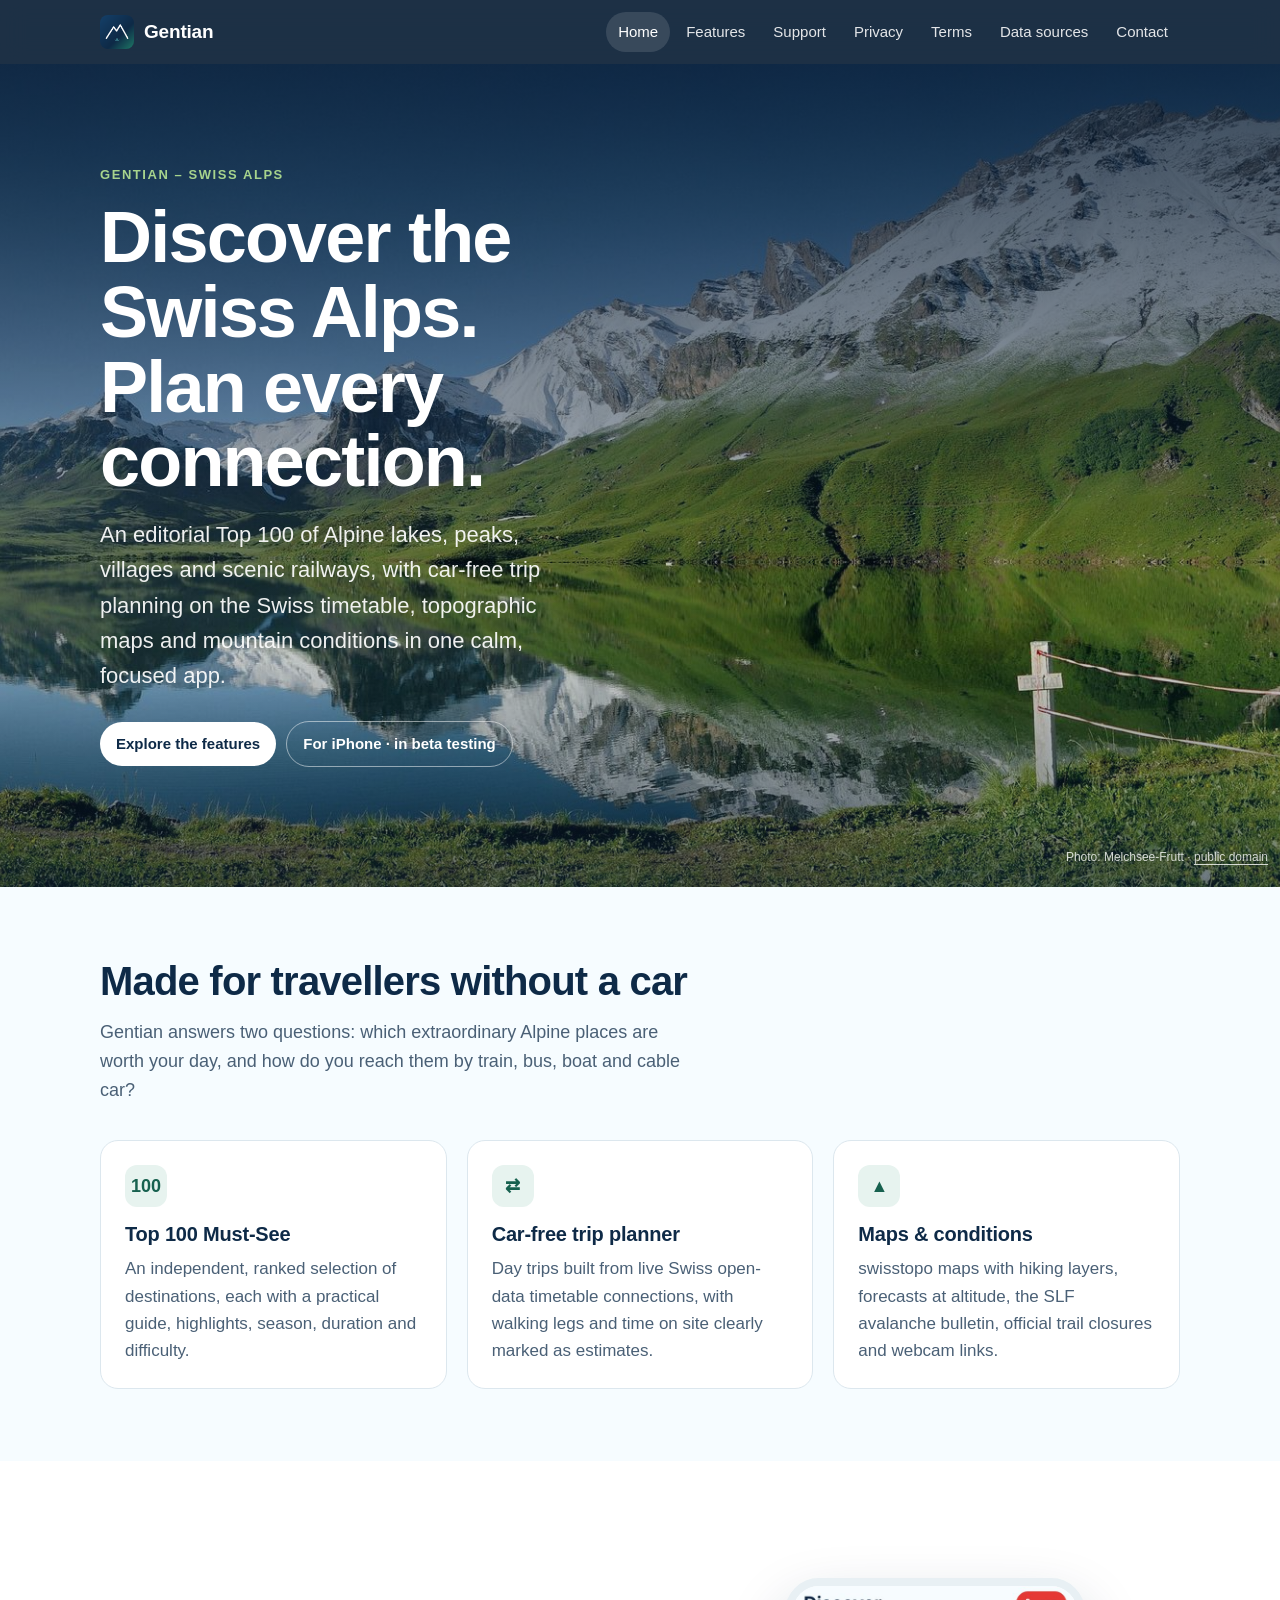
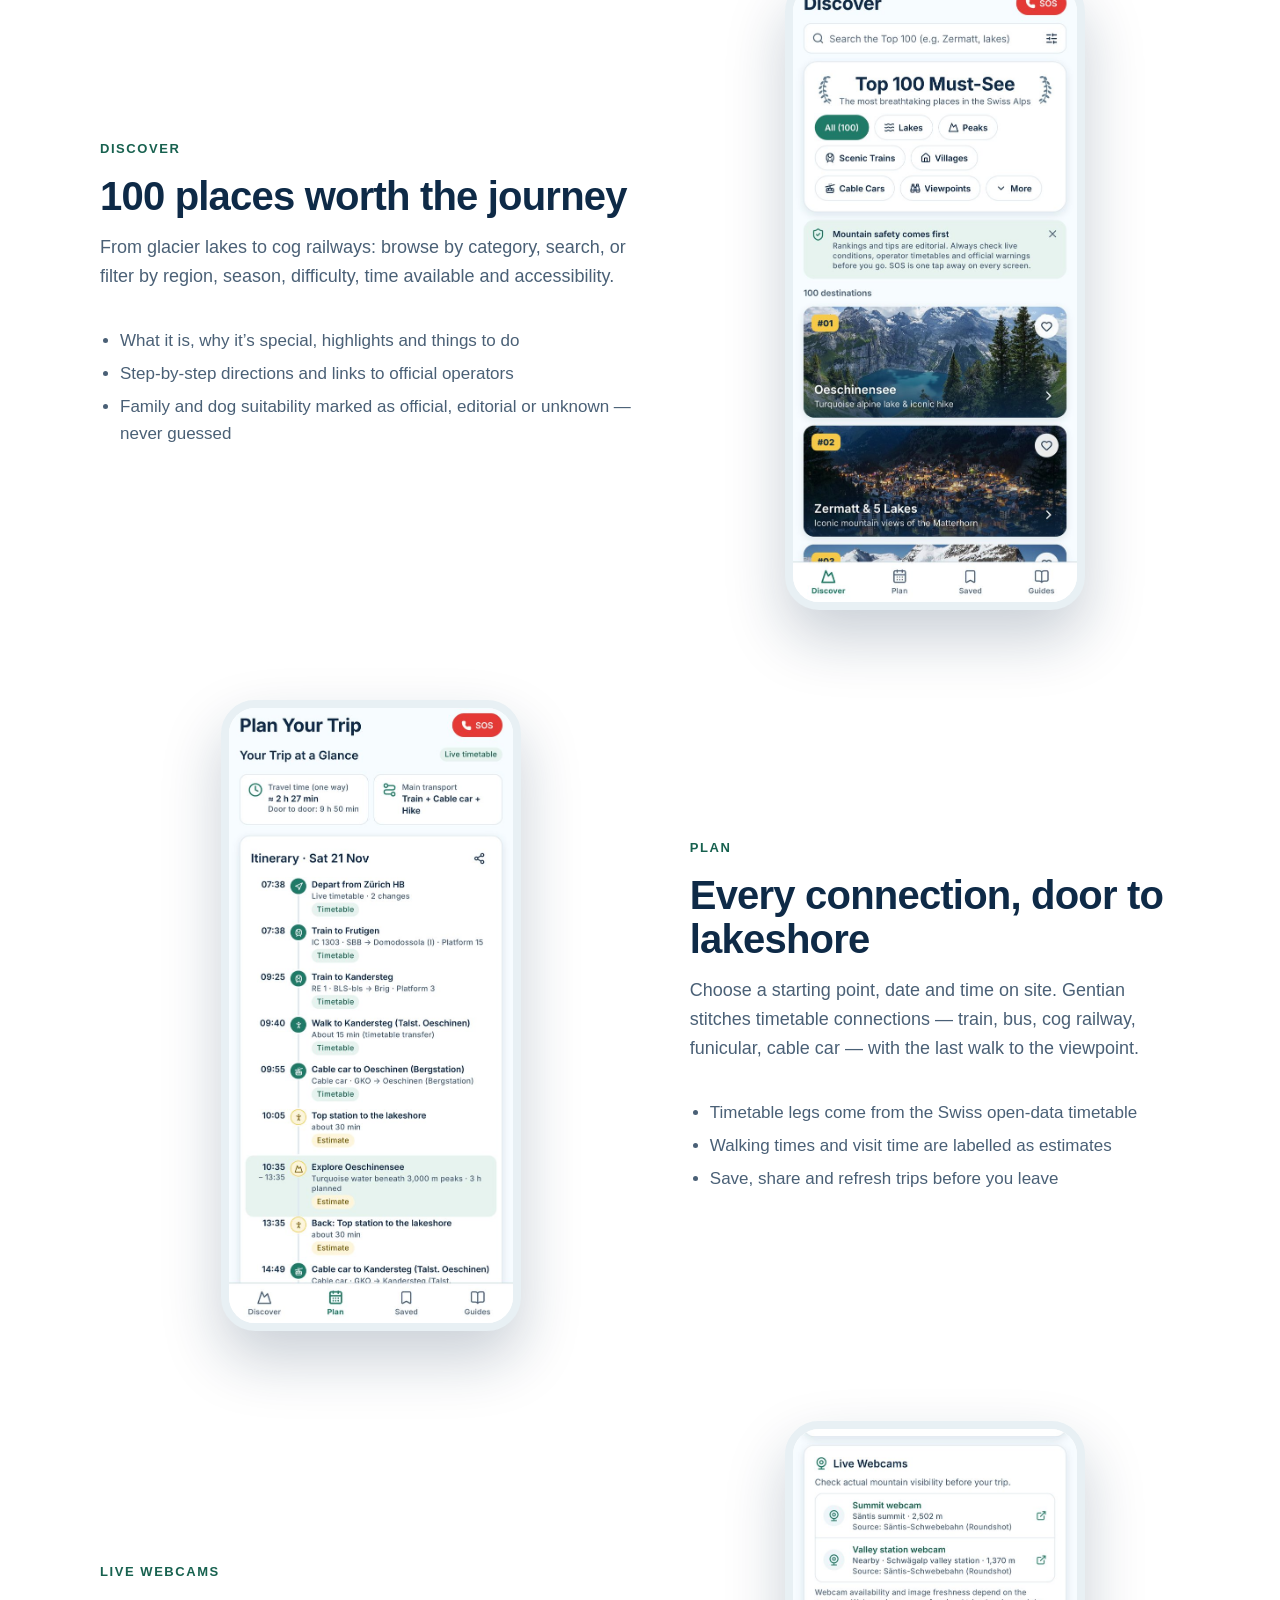
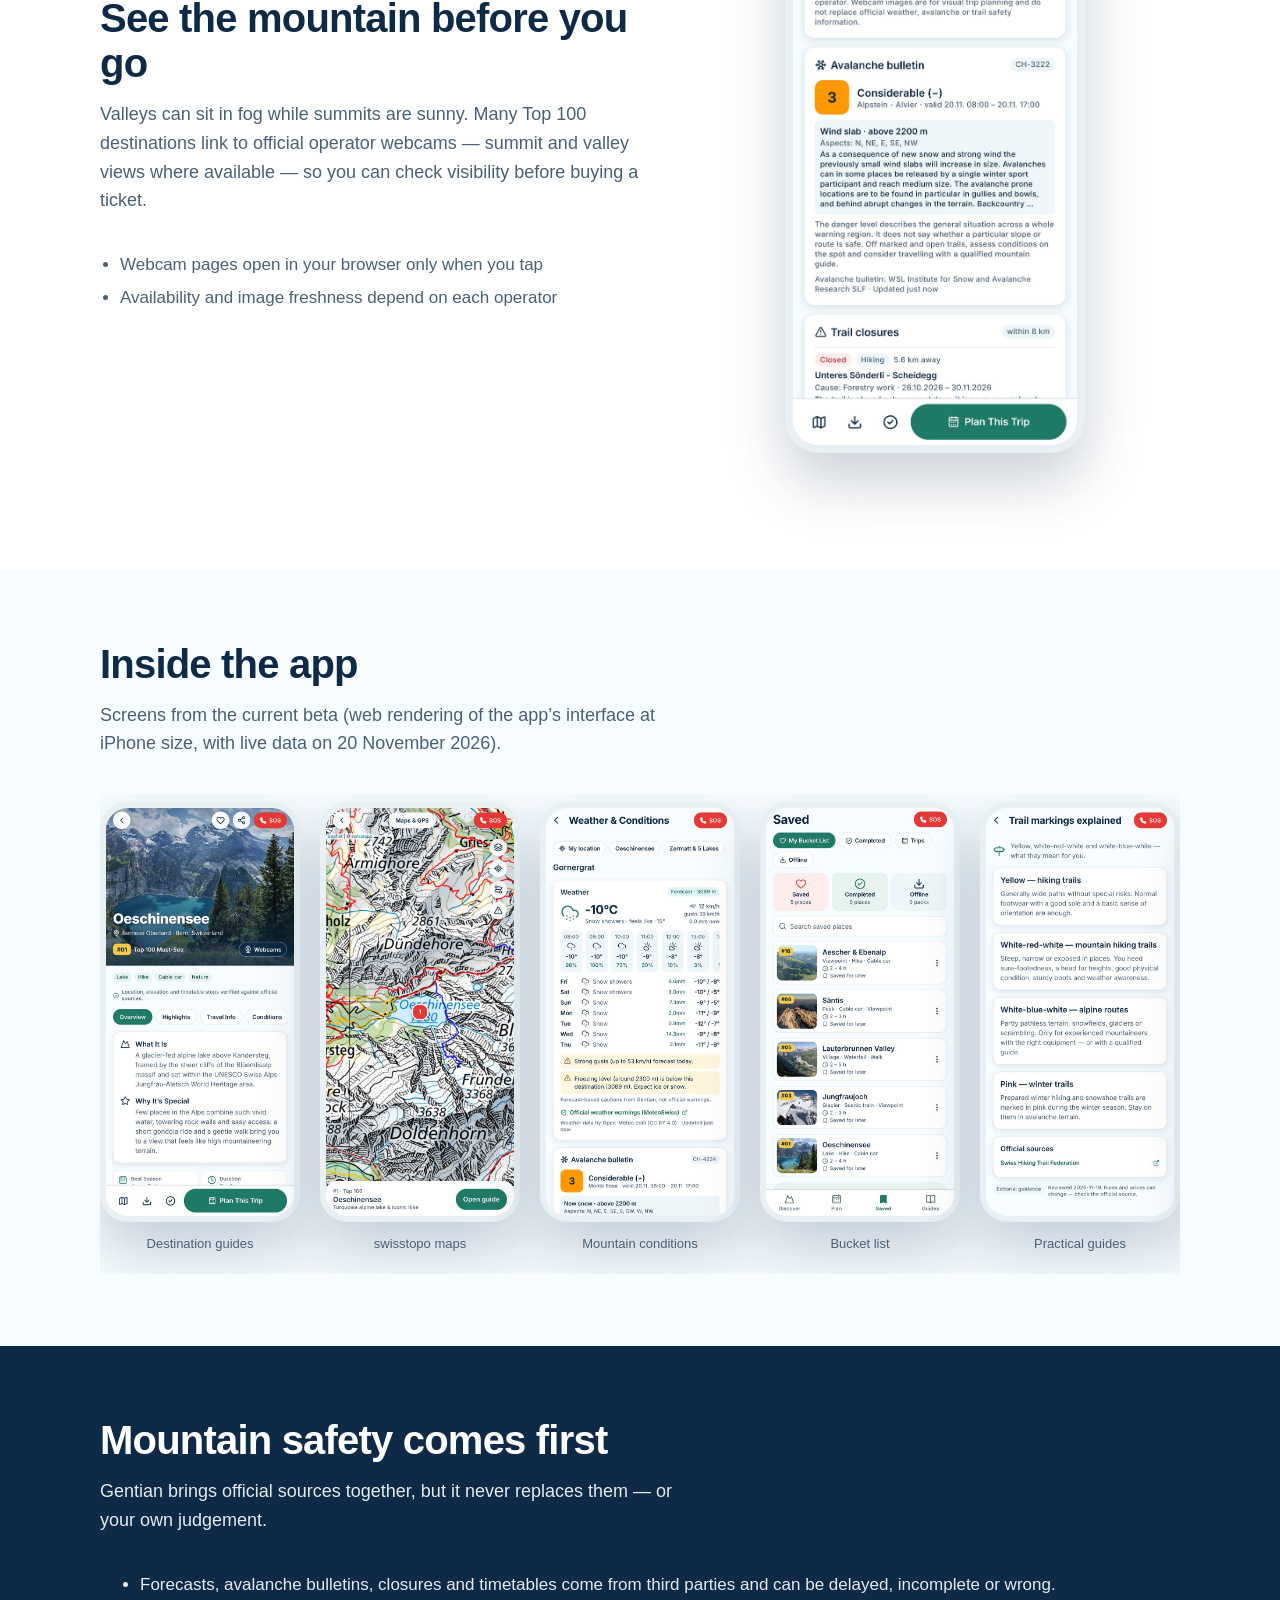
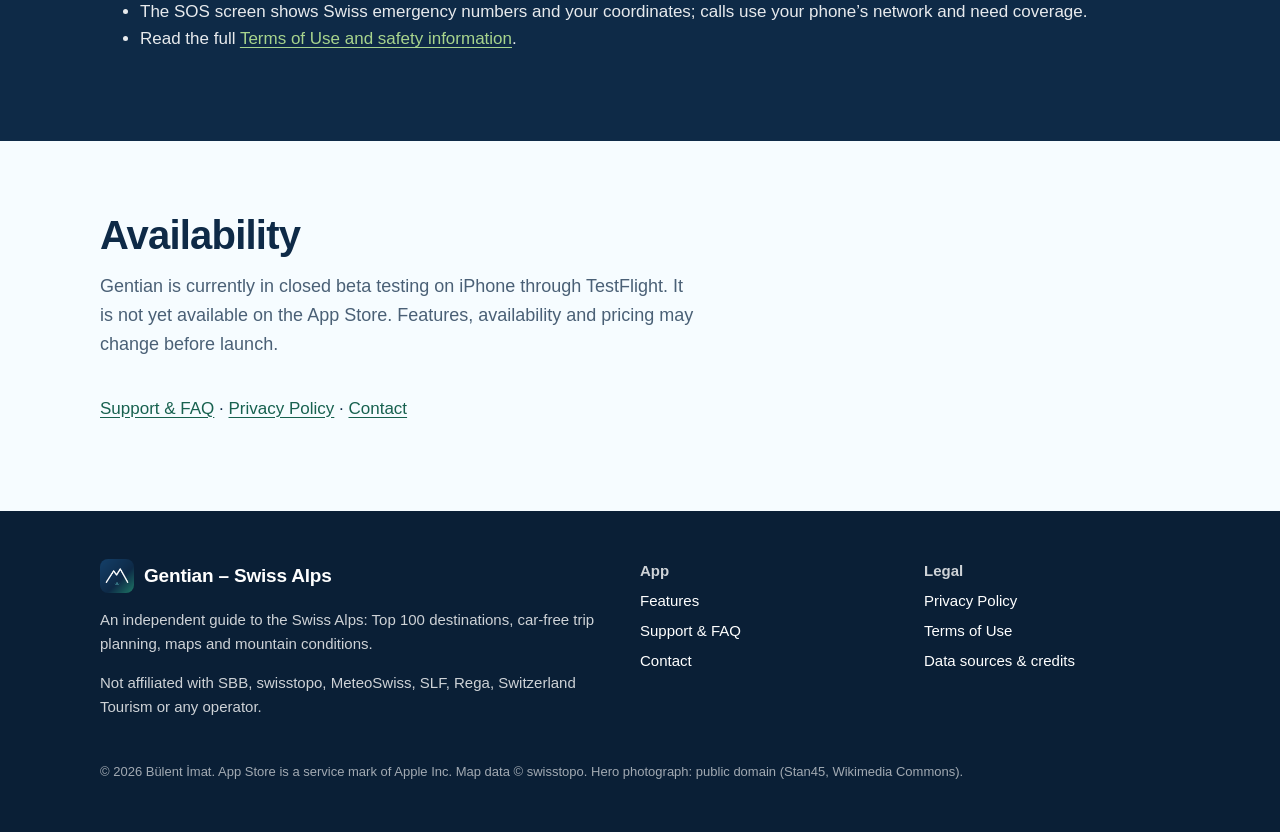
==== index.html @ fe950a14 "Gentian website: home, features, support, privacy, terms, data sources, contact Static site from gen" ====
<!doctype html>
<html lang="en">
<head>
<meta charset="utf-8">
<meta name="viewport" content="width=device-width, initial-scale=1">
<title>Gentian – Swiss Alps</title>
<meta name="description" content="Gentian is an independent iPhone guide to the Swiss Alps: an editorial Top 100, car-free trip planning on the Swiss timetable, swisstopo maps, webcam links and mountain conditions.">
<link rel="canonical" href="https://bulentimat-ai.github.io/gentian-site/">
<meta name="theme-color" content="#0a1f36">
<meta name="referrer" content="strict-origin-when-cross-origin">
<meta property="og:type" content="website">
<meta property="og:site_name" content="Gentian – Swiss Alps">
<meta property="og:title" content="Gentian – Swiss Alps">
<meta property="og:description" content="Gentian is an independent iPhone guide to the Swiss Alps: an editorial Top 100, car-free trip planning on the Swiss timetable, swisstopo maps, webcam links and mountain conditions.">
<meta property="og:url" content="https://bulentimat-ai.github.io/gentian-site/">
<meta property="og:image" content="https://bulentimat-ai.github.io/gentian-site/assets/img/og-image.jpg">
<meta property="og:image:width" content="1200">
<meta property="og:image:height" content="630">
<meta property="og:image:alt" content="Gentian app icon over an Alpine lake panorama">
<meta name="twitter:card" content="summary_large_image">
<link rel="icon" type="image/png" sizes="32x32" href="assets/img/favicon-32.png">
<link rel="apple-touch-icon" href="assets/img/apple-touch-icon.png">
<link rel="stylesheet" href="assets/site.css">
</head>
<body>
<a class="skip" href="#main">Skip to content</a>
<header class="site-header">
  <div class="wrap">
    <a class="brand" href=""><img src="assets/img/icon-512.png" alt="" width="34" height="34">Gentian</a>
    <nav class="nav" aria-label="Main"><ul><li><a href="" aria-current="page">Home</a></li><li><a href="features/">Features</a></li><li><a href="support/">Support</a></li><li><a href="privacy/">Privacy</a></li><li><a href="terms/">Terms</a></li><li><a href="data-sources/">Data sources</a></li><li><a href="contact/">Contact</a></li></ul></nav>
    <details class="menu"><summary aria-label="Open menu">Menu</summary><ul><li><a href="" aria-current="page">Home</a></li><li><a href="features/">Features</a></li><li><a href="support/">Support</a></li><li><a href="privacy/">Privacy</a></li><li><a href="terms/">Terms</a></li><li><a href="data-sources/">Data sources</a></li><li><a href="contact/">Contact</a></li></ul></details>
  </div>
</header>
<main id="main">

<section class="hero" aria-labelledby="hero-title" style="padding:0">
  <picture>
    <img src="assets/img/hero-melchsee-frutt-2400.jpg" srcset="assets/img/hero-melchsee-frutt-1200.jpg 1200w, assets/img/hero-melchsee-frutt-2400.jpg 2400w" sizes="100vw" alt="Snow-dusted peaks reflected in a calm Alpine lake at Melchsee-Frutt, central Switzerland" width="2400" height="856" fetchpriority="high">
  </picture>
  <div class="wrap">
    <p class="eyebrow">Gentian – Swiss Alps</p>
    <h1 id="hero-title">Discover the Swiss Alps. Plan every connection.</h1>
    <p class="lead">An editorial Top 100 of Alpine lakes, peaks, villages and scenic railways, with car-free trip planning on the Swiss timetable, topographic maps and mountain conditions in one calm, focused app.</p>
    <div class="badge-row">
      <a class="pill light" href="features/">Explore the features</a>
      <span class="pill ghost">For iPhone · in beta testing</span>
    </div>
  </div>
  <p class="photo-credit">Photo: Melchsee-Frutt · <a href="data-sources/#photos">public domain</a></p>
</section>

<section aria-labelledby="why">
  <div class="wrap">
    <h2 id="why">Made for travellers without a car</h2>
    <p class="section-lead">Gentian answers two questions: which extraordinary Alpine places are worth your day, and how do you reach them by train, bus, boat and cable car?</p>
    <div class="grid cols-3">
      <div class="card"><div class="icon-dot" aria-hidden="true">100</div><h3>Top 100 Must-See</h3><p>An independent, ranked selection of destinations, each with a practical guide, highlights, season, duration and difficulty.</p></div>
      <div class="card"><div class="icon-dot" aria-hidden="true">⇄</div><h3>Car-free trip planner</h3><p>Day trips built from live Swiss open-data timetable connections, with walking legs and time on site clearly marked as estimates.</p></div>
      <div class="card"><div class="icon-dot" aria-hidden="true">▲</div><h3>Maps &amp; conditions</h3><p>swisstopo maps with hiking layers, forecasts at altitude, the SLF avalanche bulletin, official trail closures and webcam links.</p></div>
    </div>
  </div>
</section>

<section class="alt" aria-labelledby="discover">
  <div class="wrap">
    <div class="feature">
      <div class="feature-text">
        <p class="eyebrow" style="color:var(--green-text)">Discover</p>
        <h2 id="discover">100 places worth the journey</h2>
        <p class="section-lead">From glacier lakes to cog railways: browse by category, search, or filter by region, season, difficulty, time available and accessibility.</p>
        <ul>
          <li>What it is, why it’s special, highlights and things to do</li>
          <li>Step-by-step directions and links to official operators</li>
          <li>Family and dog suitability marked as official, editorial or unknown — never guessed</li>
        </ul>
      </div>
      <figure><div class="phone"><img src="assets/img/screen-discover.jpg" alt="Gentian Discover screen showing the Top 100 Must-See list with Oeschinensee ranked first" width="645" height="1398" loading="lazy"></div></figure>
    </div>
    <div class="feature reverse">
      <div class="feature-text">
        <p class="eyebrow" style="color:var(--green-text)">Plan</p>
        <h2>Every connection, door to lakeshore</h2>
        <p class="section-lead">Choose a starting point, date and time on site. Gentian stitches timetable connections — train, bus, cog railway, funicular, cable car — with the last walk to the viewpoint.</p>
        <ul>
          <li>Timetable legs come from the Swiss open-data timetable</li>
          <li>Walking times and visit time are labelled as estimates</li>
          <li>Save, share and refresh trips before you leave</li>
        </ul>
      </div>
      <figure><div class="phone"><img src="assets/img/screen-planner.jpg" alt="Gentian trip planner itinerary from Zürich HB to Oeschinensee with train, cable car and walking legs" width="645" height="1398" loading="lazy"></div></figure>
    </div>
    <div class="feature">
      <div class="feature-text">
        <p class="eyebrow" style="color:var(--green-text)">Live webcams</p>
        <h2>See the mountain before you go</h2>
        <p class="section-lead">Valleys can sit in fog while summits are sunny. Many Top 100 destinations link to official operator webcams — summit and valley views where available — so you can check visibility before buying a ticket.</p>
        <ul>
          <li>Webcam pages open in your browser only when you tap</li>
          <li>Availability and image freshness depend on each operator</li>
        </ul>
      </div>
      <figure><div class="phone"><img src="assets/img/screen-webcams.jpg" alt="Live Webcams card for Säntis listing a summit webcam and a nearby valley station webcam" width="645" height="1398" loading="lazy"></div></figure>
    </div>
  </div>
</section>

<section aria-labelledby="gallery">
  <div class="wrap">
    <h2 id="gallery">Inside the app</h2>
    <p class="section-lead">Screens from the current beta (web rendering of the app’s interface at iPhone size, with live data on 20 November 2026).</p>
    <div class="shots" role="list">
      <figure role="listitem"><div class="phone"><img src="assets/img/screen-destination.jpg" alt="Destination guide for Oeschinensee" width="645" height="1398" loading="lazy"></div><figcaption>Destination guides</figcaption></figure>
      <figure role="listitem"><div class="phone"><img src="assets/img/screen-maps.jpg" alt="swisstopo topographic map around Oeschinensee with hiking trails" width="645" height="1398" loading="lazy"></div><figcaption>swisstopo maps</figcaption></figure>
      <figure role="listitem"><div class="phone"><img src="assets/img/screen-conditions.jpg" alt="Weather and conditions at Gornergrat with forecast-based cautions" width="645" height="1398" loading="lazy"></div><figcaption>Mountain conditions</figcaption></figure>
      <figure role="listitem"><div class="phone"><img src="assets/img/screen-saved.jpg" alt="Saved bucket list with five destinations" width="645" height="1398" loading="lazy"></div><figcaption>Bucket list</figcaption></figure>
      <figure role="listitem"><div class="phone"><img src="assets/img/screen-guides.jpg" alt="Guide explaining Swiss trail markings" width="645" height="1398" loading="lazy"></div><figcaption>Practical guides</figcaption></figure>
      <figure role="listitem"><div class="phone"><img src="assets/img/screen-sos.jpg" alt="Emergency screen with 112 and Rega 1414 buttons and coordinates" width="645" height="1398" loading="lazy"></div><figcaption>SOS</figcaption></figure>
    </div>
  </div>
</section>

<section class="safety" aria-labelledby="safety">
  <div class="wrap">
    <h2 id="safety">Mountain safety comes first</h2>
    <p class="section-lead" style="color:rgba(255,255,255,.9)">Gentian brings official sources together, but it never replaces them — or your own judgement.</p>
    <ul>
      <li>Forecasts, avalanche bulletins, closures and timetables come from third parties and can be delayed, incomplete or wrong.</li>
      <li>The SOS screen shows Swiss emergency numbers and your coordinates; calls use your phone’s network and need coverage.</li>
      <li>Read the full <a href="terms/">Terms of Use and safety information</a>.</li>
    </ul>
  </div>
</section>

<section aria-labelledby="availability">
  <div class="wrap">
    <h2 id="availability">Availability</h2>
    <p class="section-lead">Gentian is currently in closed beta testing on iPhone through TestFlight. It is not yet available on the App Store. Features, availability and pricing may change before launch.</p>
    <p><a href="support/">Support &amp; FAQ</a> · <a href="privacy/">Privacy Policy</a> · <a href="contact/">Contact</a></p>
  </div>
</section>

</main>
<footer class="site-footer">
  <div class="wrap">
    <div class="cols">
      <div>
        <a class="brand" href=""><img src="assets/img/icon-512.png" alt="" width="34" height="34">Gentian – Swiss Alps</a>
        <p>An independent guide to the Swiss Alps: Top 100 destinations, car-free trip planning, maps and mountain conditions.</p>
        <p>Not affiliated with SBB, swisstopo, MeteoSwiss, SLF, Rega, Switzerland Tourism or any operator.</p>
      </div>
      <div><strong>App</strong><ul>
        <li><a href="features/">Features</a></li>
        <li><a href="support/">Support &amp; FAQ</a></li>
        <li><a href="contact/">Contact</a></li>
      </ul></div>
      <div><strong>Legal</strong><ul>
        <li><a href="privacy/">Privacy Policy</a></li>
        <li><a href="terms/">Terms of Use</a></li>
        <li><a href="data-sources/">Data sources &amp; credits</a></li>
      </ul></div>
    </div>
    <p class="small">© 2026 Bülent İmat. App Store is a service mark of Apple Inc. Map data © swisstopo. Hero photograph: public domain (Stan45, Wikimedia Commons).</p>
  </div>
</footer>
</body>
</html>
---- assets/site.css ----
/* Gentian website — Alpine Premium palette from the app (src/theme/tokens.ts). No external requests. */
:root {
  --navy: #0e2a47;
  --navy-deep: #0a1f36;
  --glacier: #f6fcff;
  --green: #1f7a67;
  --green-text: #17614f;
  --teal: #5fbec4;
  --meadow: #a7d48d;
  --surface: #ffffff;
  --surface-muted: #eef6f9;
  --border: #dce7ee;
  --text: #0e2a47;
  --text-2: #4a6076;
  --caution-bg: #fef6dc;
  --caution-text: #7a5a00;
  --danger: #c62828;
  --radius: 18px;
  --max: 1120px;
  --font: -apple-system, BlinkMacSystemFont, "SF Pro Text", "Inter", "Segoe UI", Roboto, "Helvetica Neue", Arial, sans-serif;
  --font-display: -apple-system, BlinkMacSystemFont, "SF Pro Display", "Inter", "Segoe UI", Roboto, "Helvetica Neue", Arial, sans-serif;
}
* { box-sizing: border-box; }
html { -webkit-text-size-adjust: 100%; }
body { margin: 0; font-family: var(--font); color: var(--text); background: var(--glacier); line-height: 1.6; font-size: 17px; }
img { max-width: 100%; height: auto; display: block; }
a { color: var(--green-text); text-underline-offset: 3px; }
a:hover { color: var(--navy); }
:focus-visible { outline: 3px solid var(--teal); outline-offset: 3px; border-radius: 6px; }
.skip { position: absolute; left: -999px; top: 8px; background: var(--surface); padding: 8px 14px; border-radius: 8px; z-index: 10; }
.skip:focus { left: 16px; }
.wrap { max-width: var(--max); margin: 0 auto; padding: 0 20px; }

/* Header & navigation */
.site-header { position: sticky; top: 0; z-index: 5; background: rgba(10, 31, 54, 0.92); backdrop-filter: saturate(160%) blur(12px); -webkit-backdrop-filter: saturate(160%) blur(12px); }
.site-header .wrap { display: flex; align-items: center; justify-content: space-between; min-height: 64px; gap: 16px; }
.brand { display: flex; align-items: center; gap: 10px; color: #fff; text-decoration: none; font-weight: 700; font-size: 19px; letter-spacing: -0.01em; }
.brand img { width: 34px; height: 34px; border-radius: 8px; }
.nav ul { list-style: none; margin: 0; padding: 0; display: flex; gap: 4px; flex-wrap: wrap; }
.nav a { color: rgba(255, 255, 255, 0.88); text-decoration: none; font-size: 15px; padding: 8px 12px; border-radius: 999px; display: inline-block; }
.nav a:hover, .nav a[aria-current="page"] { color: #fff; background: rgba(255, 255, 255, 0.12); }
.menu { display: none; }
@media (max-width: 860px) {
  .nav { display: none; }
  .menu { display: block; position: relative; }
  .menu summary { list-style: none; cursor: pointer; color: #fff; font-size: 15px; padding: 8px 14px; border: 1px solid rgba(255, 255, 255, 0.35); border-radius: 999px; }
  .menu summary::-webkit-details-marker { display: none; }
  .menu[open] ul { position: absolute; right: 0; top: 46px; background: var(--navy-deep); border-radius: 14px; padding: 8px; min-width: 210px; box-shadow: 0 16px 40px rgba(0, 0, 0, 0.35); list-style: none; margin: 0; }
  .menu a { display: block; color: #fff; text-decoration: none; padding: 10px 12px; border-radius: 10px; }
  .menu a:hover, .menu a[aria-current="page"] { background: rgba(255, 255, 255, 0.12); }
}

/* Hero */
.hero { position: relative; color: #fff; background: var(--navy); overflow: hidden; }
.hero picture img { position: absolute; inset: 0; width: 100%; height: 100%; object-fit: cover; object-position: 60% 40%; }
.hero::after { content: ""; position: absolute; inset: 0; background: linear-gradient(180deg, rgba(10, 31, 54, 0.82) 0%, rgba(10, 31, 54, 0.45) 45%, rgba(10, 31, 54, 0.15) 70%, rgba(10, 31, 54, 0.6) 100%); }
.hero .wrap { position: relative; z-index: 1; padding-top: 96px; padding-bottom: 120px; }
.eyebrow { display: inline-block; font-size: 13px; font-weight: 600; letter-spacing: 0.12em; text-transform: uppercase; color: var(--meadow); margin: 0 0 14px; }
.hero h1 { font-family: var(--font-display); font-size: clamp(40px, 7vw, 72px); line-height: 1.04; letter-spacing: -0.025em; margin: 0 0 18px; max-width: 13ch; }
.hero p.lead { font-size: clamp(18px, 2.2vw, 22px); max-width: 38ch; color: rgba(255, 255, 255, 0.92); margin: 0 0 28px; }
.badge-row { display: flex; flex-wrap: wrap; gap: 10px; align-items: center; }
.pill { display: inline-flex; align-items: center; gap: 8px; padding: 10px 16px; border-radius: 999px; font-size: 15px; font-weight: 600; text-decoration: none; }
.pill.light { background: #fff; color: var(--navy); }
.pill.ghost { color: #fff; border: 1px solid rgba(255, 255, 255, 0.5); }
.photo-credit { position: absolute; right: 12px; bottom: 8px; z-index: 1; font-size: 12px; color: rgba(255, 255, 255, 0.78); }
.photo-credit a { color: inherit; }

/* Sections */
section { padding: 72px 0; }
section.alt { background: var(--surface); }
h2 { font-family: var(--font-display); font-size: clamp(28px, 4vw, 40px); line-height: 1.12; letter-spacing: -0.02em; margin: 0 0 14px; }
h3 { font-size: 20px; line-height: 1.3; margin: 0 0 8px; letter-spacing: -0.01em; }
.section-lead { color: var(--text-2); max-width: 60ch; margin: 0 0 36px; font-size: 18px; }
.grid { display: grid; gap: 20px; }
.grid.cols-3 { grid-template-columns: repeat(auto-fit, minmax(260px, 1fr)); }
.card { background: var(--surface); border: 1px solid var(--border); border-radius: var(--radius); padding: 24px; }
section.alt .card { background: var(--glacier); }
.card p { margin: 0; color: var(--text-2); }
.icon-dot { width: 42px; height: 42px; border-radius: 12px; display: grid; place-items: center; background: #e7f3ef; color: var(--green-text); font-weight: 700; margin-bottom: 14px; font-size: 18px; }

.feature { display: grid; grid-template-columns: 1.05fr 0.95fr; gap: 48px; align-items: center; padding: 28px 0; }
.feature.reverse .feature-text { order: 2; }
.feature-text ul { padding-left: 20px; color: var(--text-2); margin: 12px 0 0; }
.feature-text li { margin: 6px 0; }
.phone { max-width: 300px; margin: 0 auto; border-radius: 34px; overflow: hidden; border: 8px solid #e8f0f4; box-shadow: 0 28px 60px rgba(14, 42, 71, 0.22); background: #fff; }
.phone img { width: 100%; }
figcaption { font-size: 13px; color: var(--text-2); text-align: center; margin-top: 12px; }
@media (max-width: 760px) {
  .feature { grid-template-columns: 1fr; gap: 24px; }
  .feature.reverse .feature-text { order: 0; }
  section { padding: 52px 0; }
}
.shots { display: grid; grid-auto-flow: column; grid-auto-columns: minmax(200px, 240px); gap: 20px; overflow-x: auto; padding: 8px 4px 20px; scroll-snap-type: x mandatory; }
.shots figure { margin: 0; scroll-snap-align: start; }
.shots .phone { border-width: 6px; border-radius: 28px; }

.note { background: var(--caution-bg); color: var(--caution-text); border-radius: 14px; padding: 16px 18px; font-size: 15px; }
.note strong { color: #5c4300; }
.safety { background: var(--navy); color: #fff; }
.safety p, .safety li { color: rgba(255, 255, 255, 0.9); }
.safety a { color: var(--meadow); }

/* Documents (privacy, terms, support) */
.doc { max-width: 780px; }
.doc h1 { font-family: var(--font-display); font-size: clamp(32px, 5vw, 46px); letter-spacing: -0.02em; line-height: 1.1; margin: 0 0 10px; }
.doc h2 { font-size: 26px; margin-top: 44px; }
.doc h3 { margin-top: 26px; }
.doc .meta { color: var(--text-2); margin-bottom: 28px; }
.doc table { width: 100%; border-collapse: collapse; margin: 16px 0; font-size: 15px; display: block; overflow-x: auto; }
.doc th, .doc td { text-align: left; vertical-align: top; padding: 10px 12px; border-bottom: 1px solid var(--border); }
.doc th { background: var(--surface-muted); }
.page-head { background: linear-gradient(135deg, var(--navy-deep), var(--navy) 60%, #18564f); color: #fff; padding: 56px 0 48px; }
.page-head h1 { margin: 0; font-family: var(--font-display); font-size: clamp(32px, 5vw, 48px); letter-spacing: -0.02em; line-height: 1.1; }
.page-head p { margin: 10px 0 0; color: rgba(255, 255, 255, 0.88); max-width: 60ch; }
details.faq { background: var(--surface); border: 1px solid var(--border); border-radius: 14px; padding: 0 18px; margin: 12px 0; }
details.faq summary { cursor: pointer; font-weight: 600; padding: 16px 0; }
details.faq[open] summary { border-bottom: 1px solid var(--border); margin-bottom: 8px; }
details.faq p, details.faq ul { color: var(--text-2); }

/* Footer */
.site-footer { background: var(--navy-deep); color: rgba(255, 255, 255, 0.8); padding: 48px 0 36px; font-size: 15px; }
.site-footer .cols { display: grid; grid-template-columns: 2fr 1fr 1fr; gap: 28px; }
.site-footer a { color: #fff; text-decoration: none; }
.site-footer a:hover { text-decoration: underline; }
.site-footer ul { list-style: none; margin: 0; padding: 0; }
.site-footer li { margin: 6px 0; }
.site-footer .small { font-size: 13px; color: rgba(255, 255, 255, 0.62); margin-top: 28px; }
@media (max-width: 760px) { .site-footer .cols { grid-template-columns: 1fr; } }
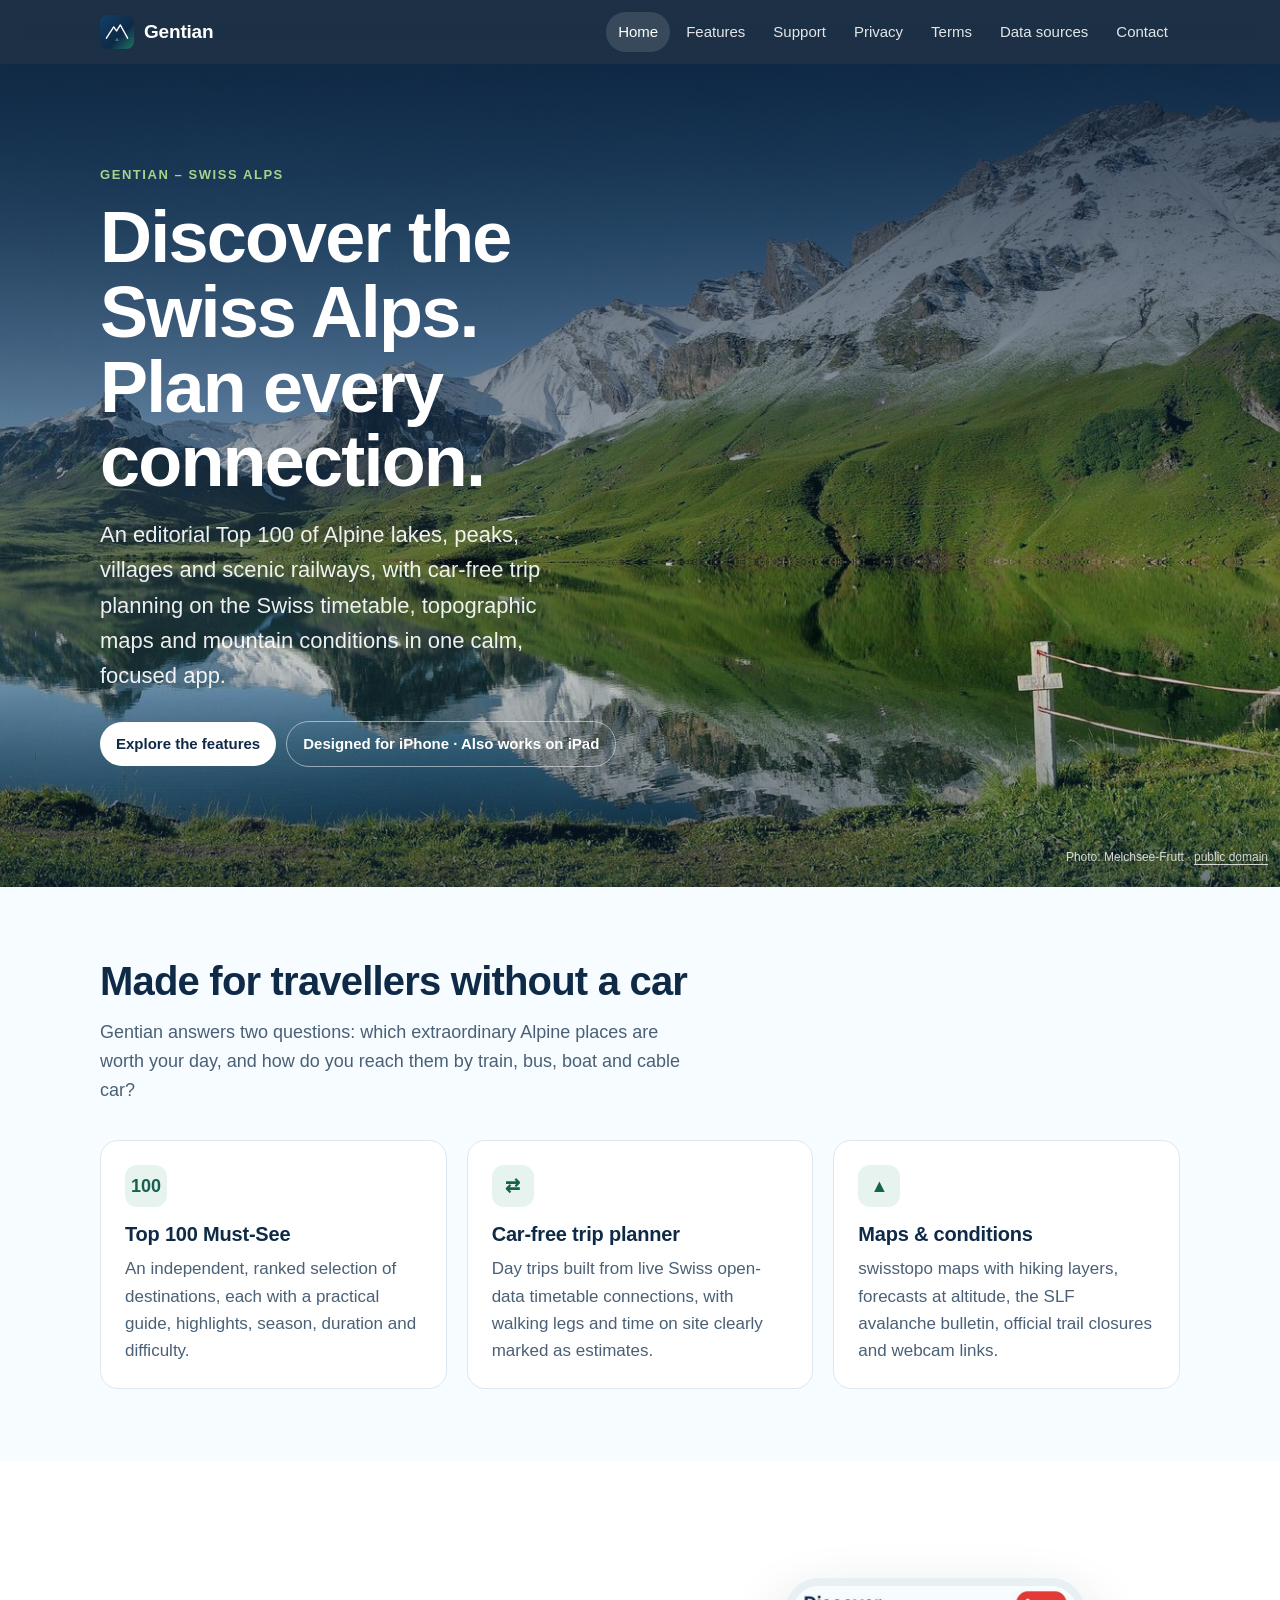
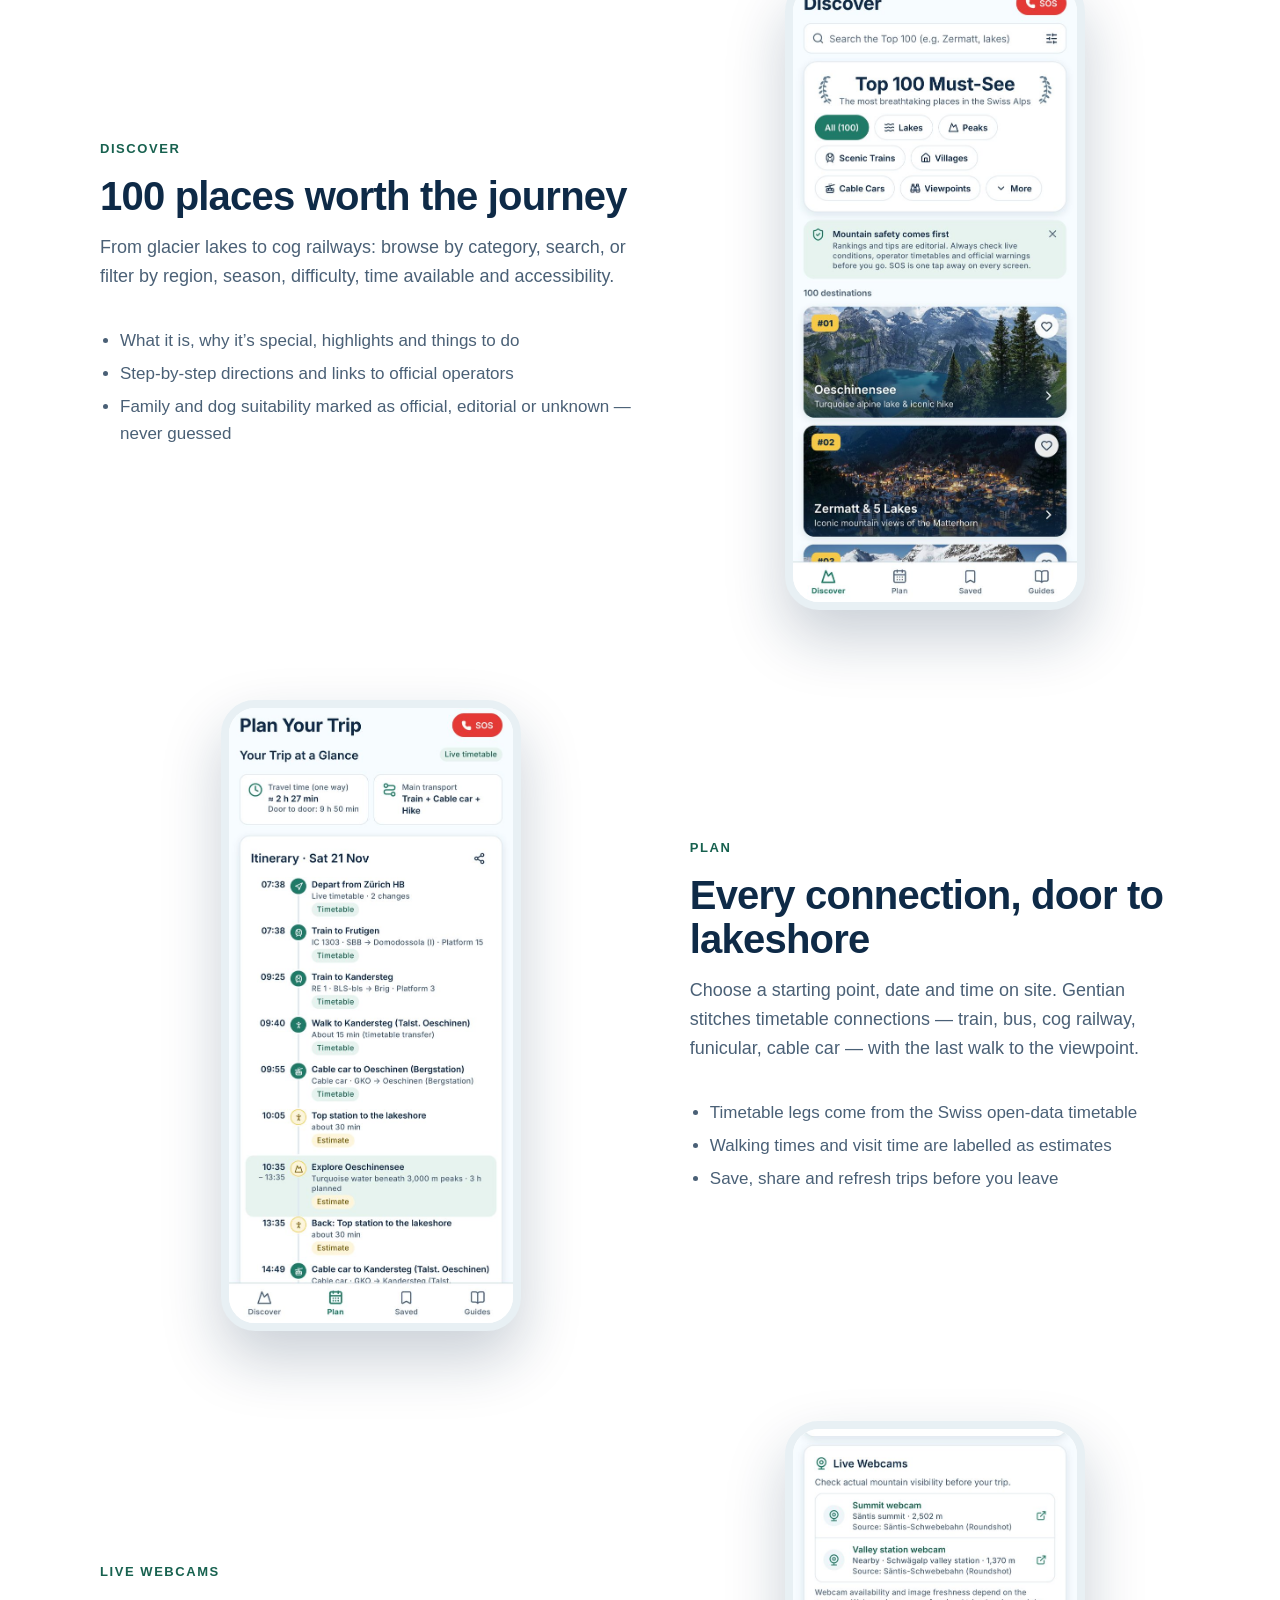
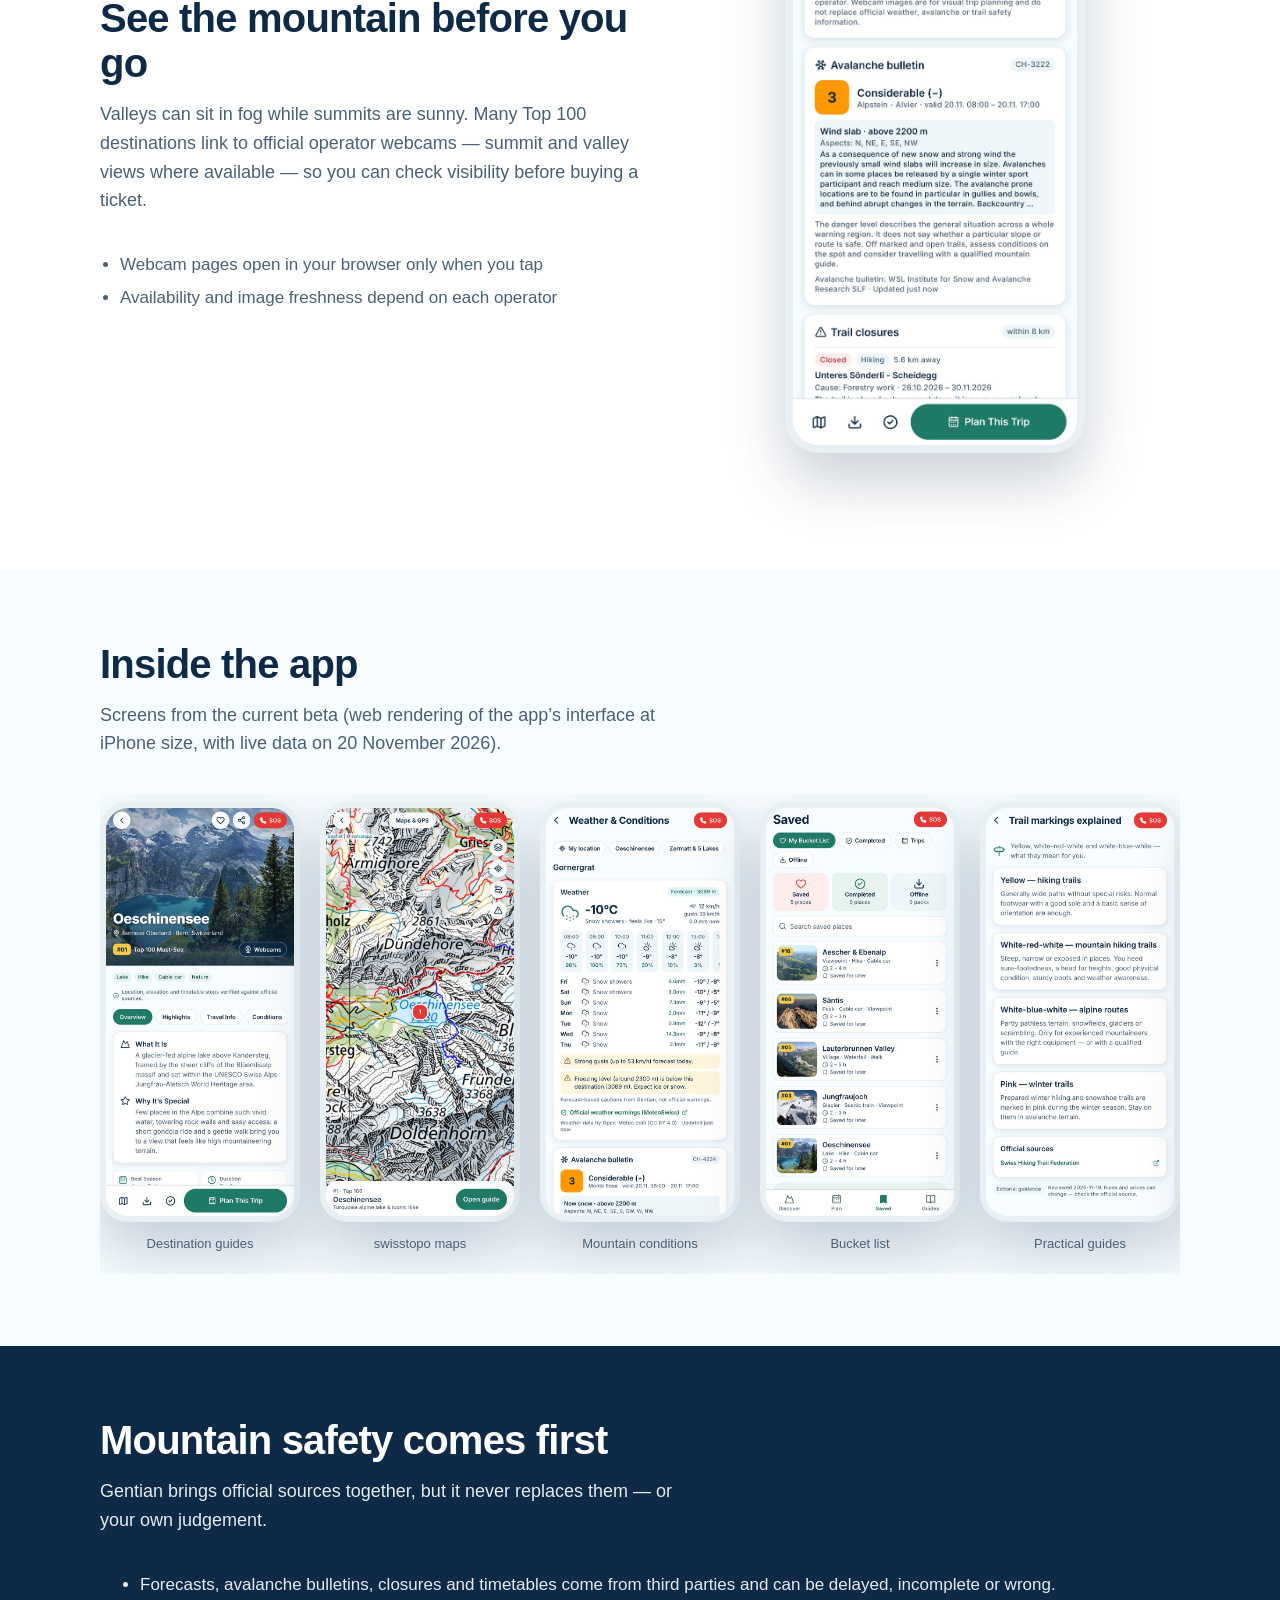
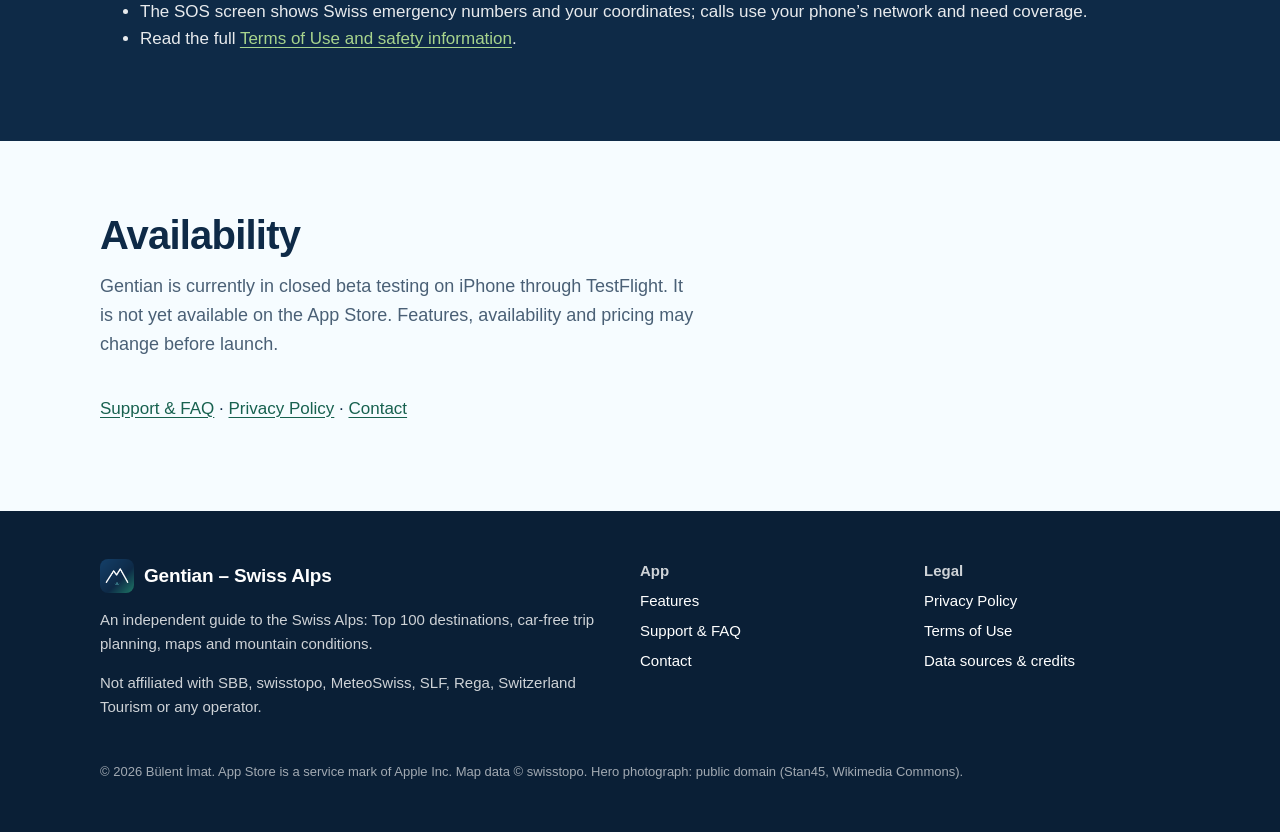
==== commit 65abf4a5: "Update Gentian website contact emails and iPad compatibility copy" ====
--- a/index.html
+++ b/index.html
@@ -43,7 +43,7 @@
     <p class="lead">An editorial Top 100 of Alpine lakes, peaks, villages and scenic railways, with car-free trip planning on the Swiss timetable, topographic maps and mountain conditions in one calm, focused app.</p>
     <div class="badge-row">
       <a class="pill light" href="features/">Explore the features</a>
-      <span class="pill ghost">For iPhone · in beta testing</span>
+      <span class="pill ghost">Designed for iPhone · Also works on iPad</span>
     </div>
   </div>
   <p class="photo-credit">Photo: Melchsee-Frutt · <a href="data-sources/#photos">public domain</a></p>
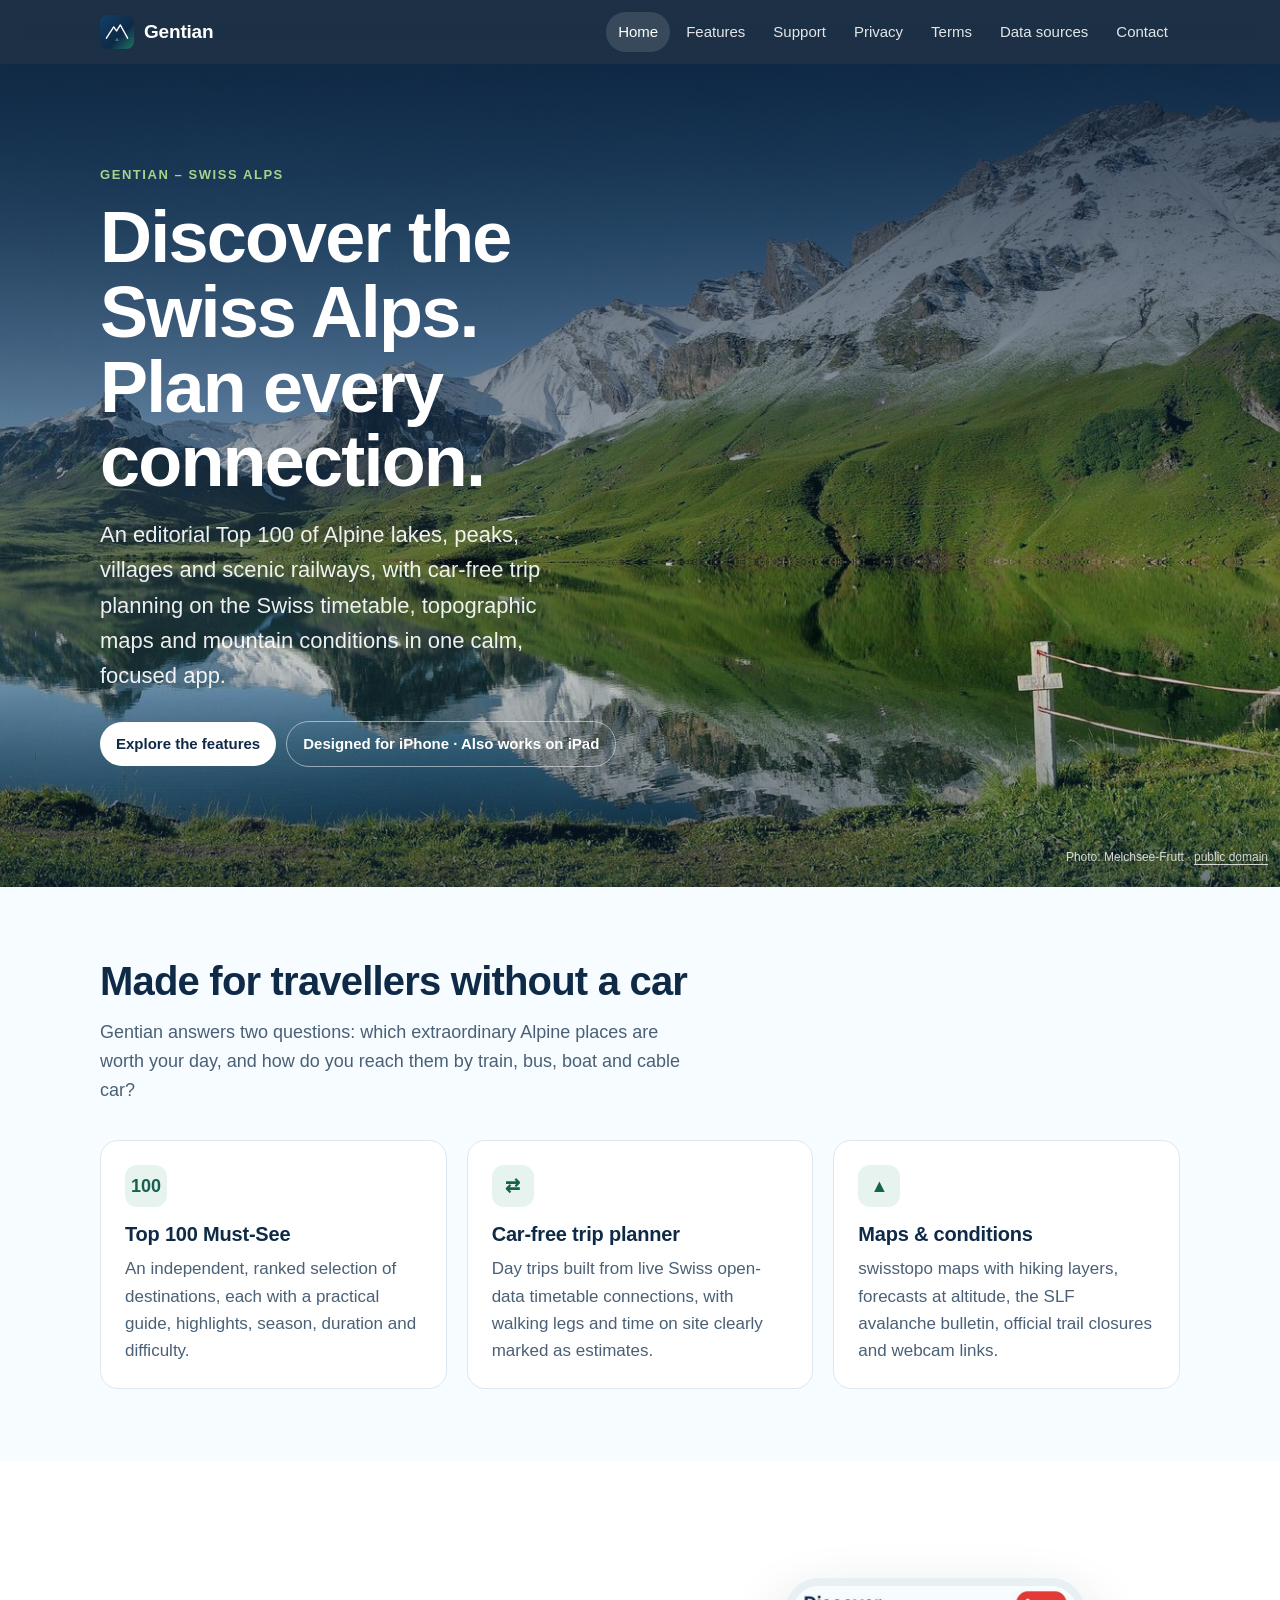
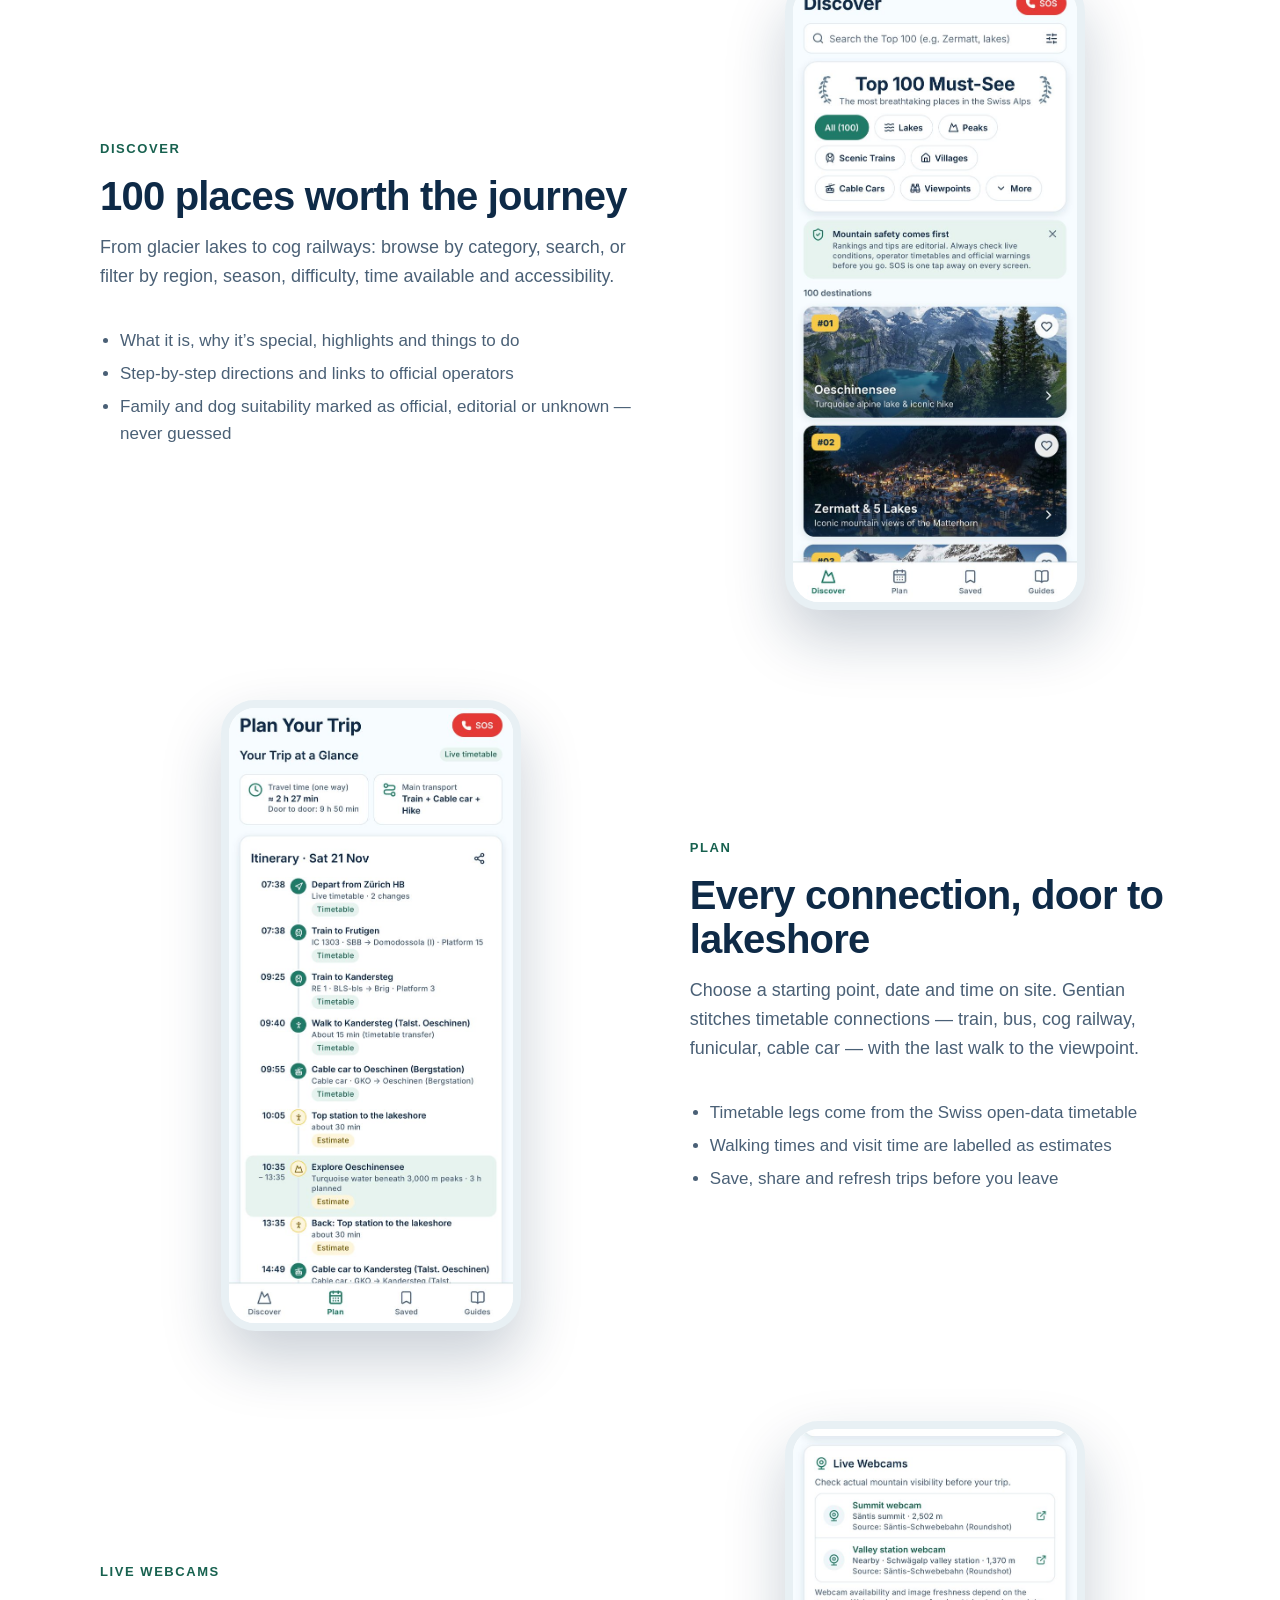
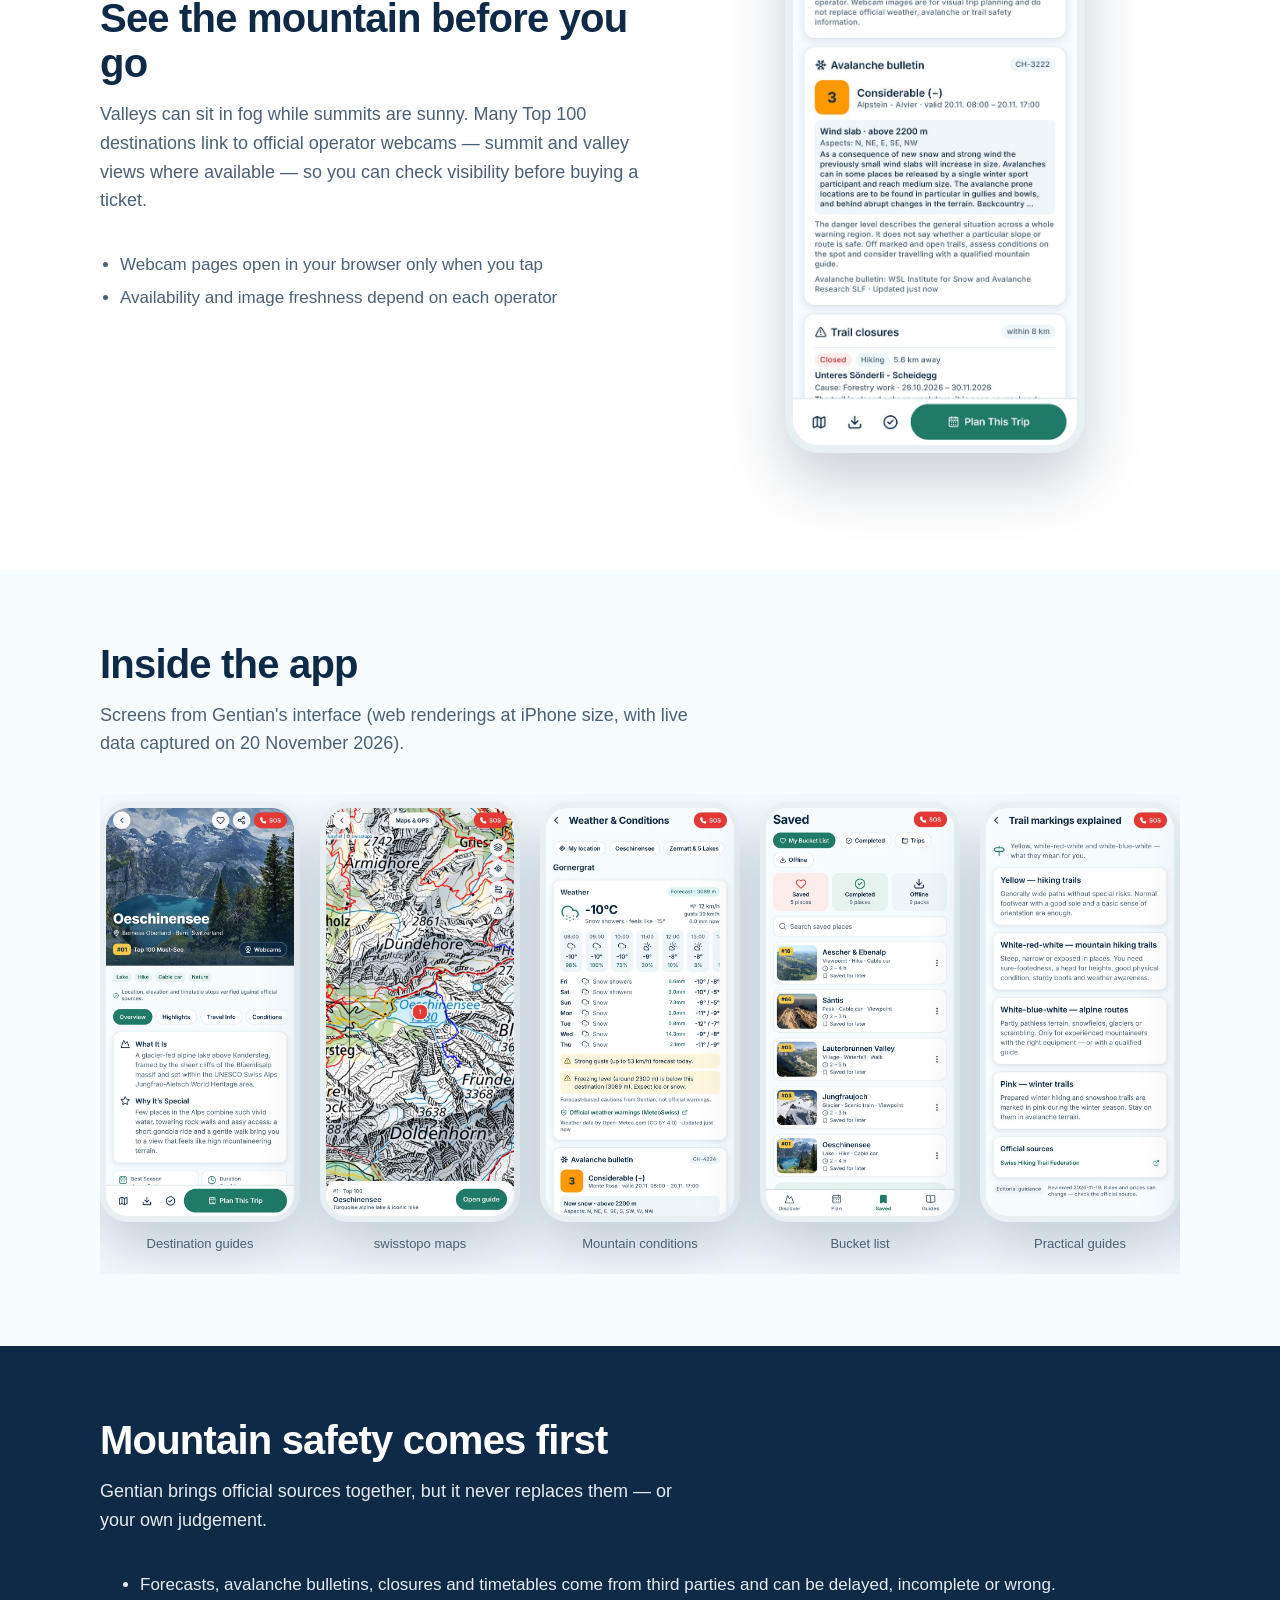
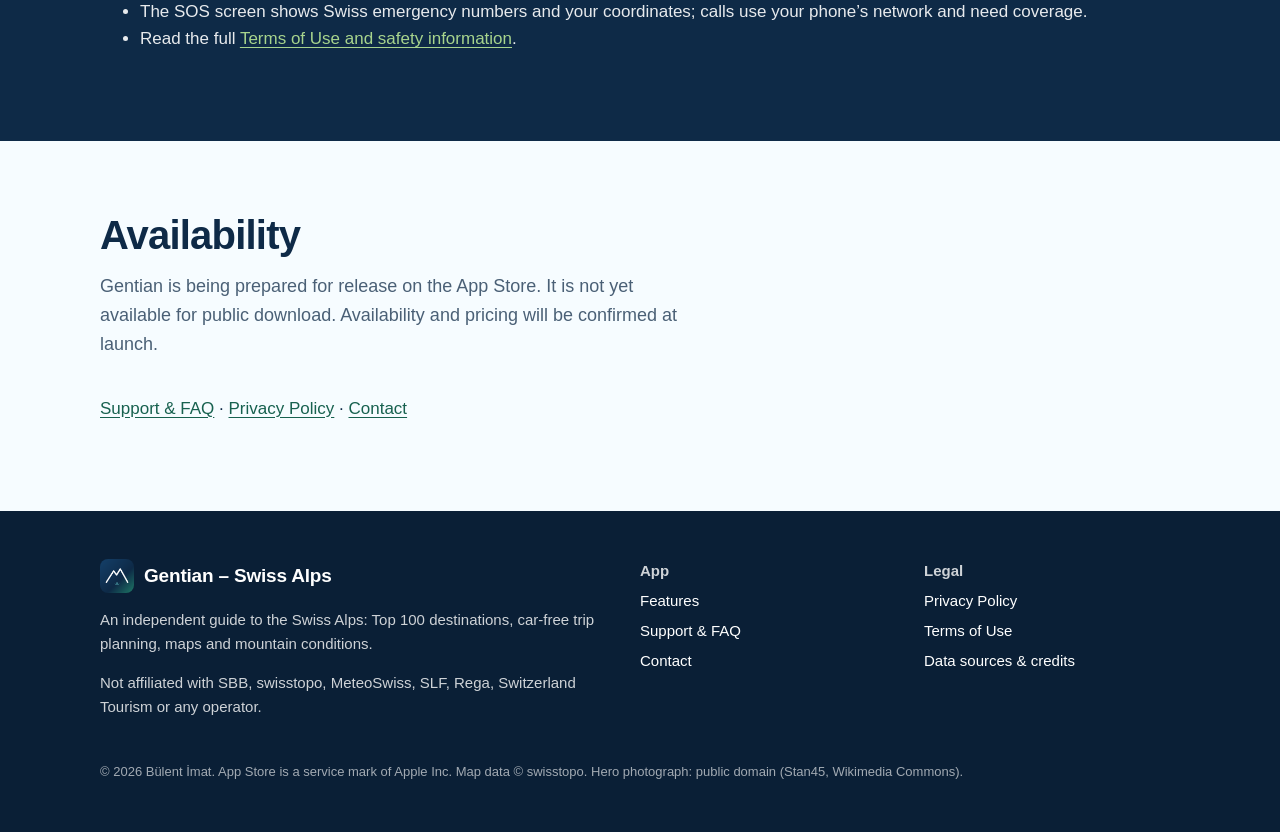
==== commit e8503dc8: "Prepare public-facing Gentian copy and match contact notes to brand colors" ====
--- a/index.html
+++ b/index.html
@@ -107,7 +107,7 @@
 <section aria-labelledby="gallery">
   <div class="wrap">
     <h2 id="gallery">Inside the app</h2>
-    <p class="section-lead">Screens from the current beta (web rendering of the app’s interface at iPhone size, with live data on 20 November 2026).</p>
+    <p class="section-lead">Screens from Gentian's interface (web renderings at iPhone size, with live data captured on 20 November 2026).</p>
     <div class="shots" role="list">
       <figure role="listitem"><div class="phone"><img src="assets/img/screen-destination.jpg" alt="Destination guide for Oeschinensee" width="645" height="1398" loading="lazy"></div><figcaption>Destination guides</figcaption></figure>
       <figure role="listitem"><div class="phone"><img src="assets/img/screen-maps.jpg" alt="swisstopo topographic map around Oeschinensee with hiking trails" width="645" height="1398" loading="lazy"></div><figcaption>swisstopo maps</figcaption></figure>
@@ -134,7 +134,7 @@
 <section aria-labelledby="availability">
   <div class="wrap">
     <h2 id="availability">Availability</h2>
-    <p class="section-lead">Gentian is currently in closed beta testing on iPhone through TestFlight. It is not yet available on the App Store. Features, availability and pricing may change before launch.</p>
+    <p class="section-lead">Gentian is being prepared for release on the App Store. It is not yet available for public download. Availability and pricing will be confirmed at launch.</p>
     <p><a href="support/">Support &amp; FAQ</a> · <a href="privacy/">Privacy Policy</a> · <a href="contact/">Contact</a></p>
   </div>
 </section>
